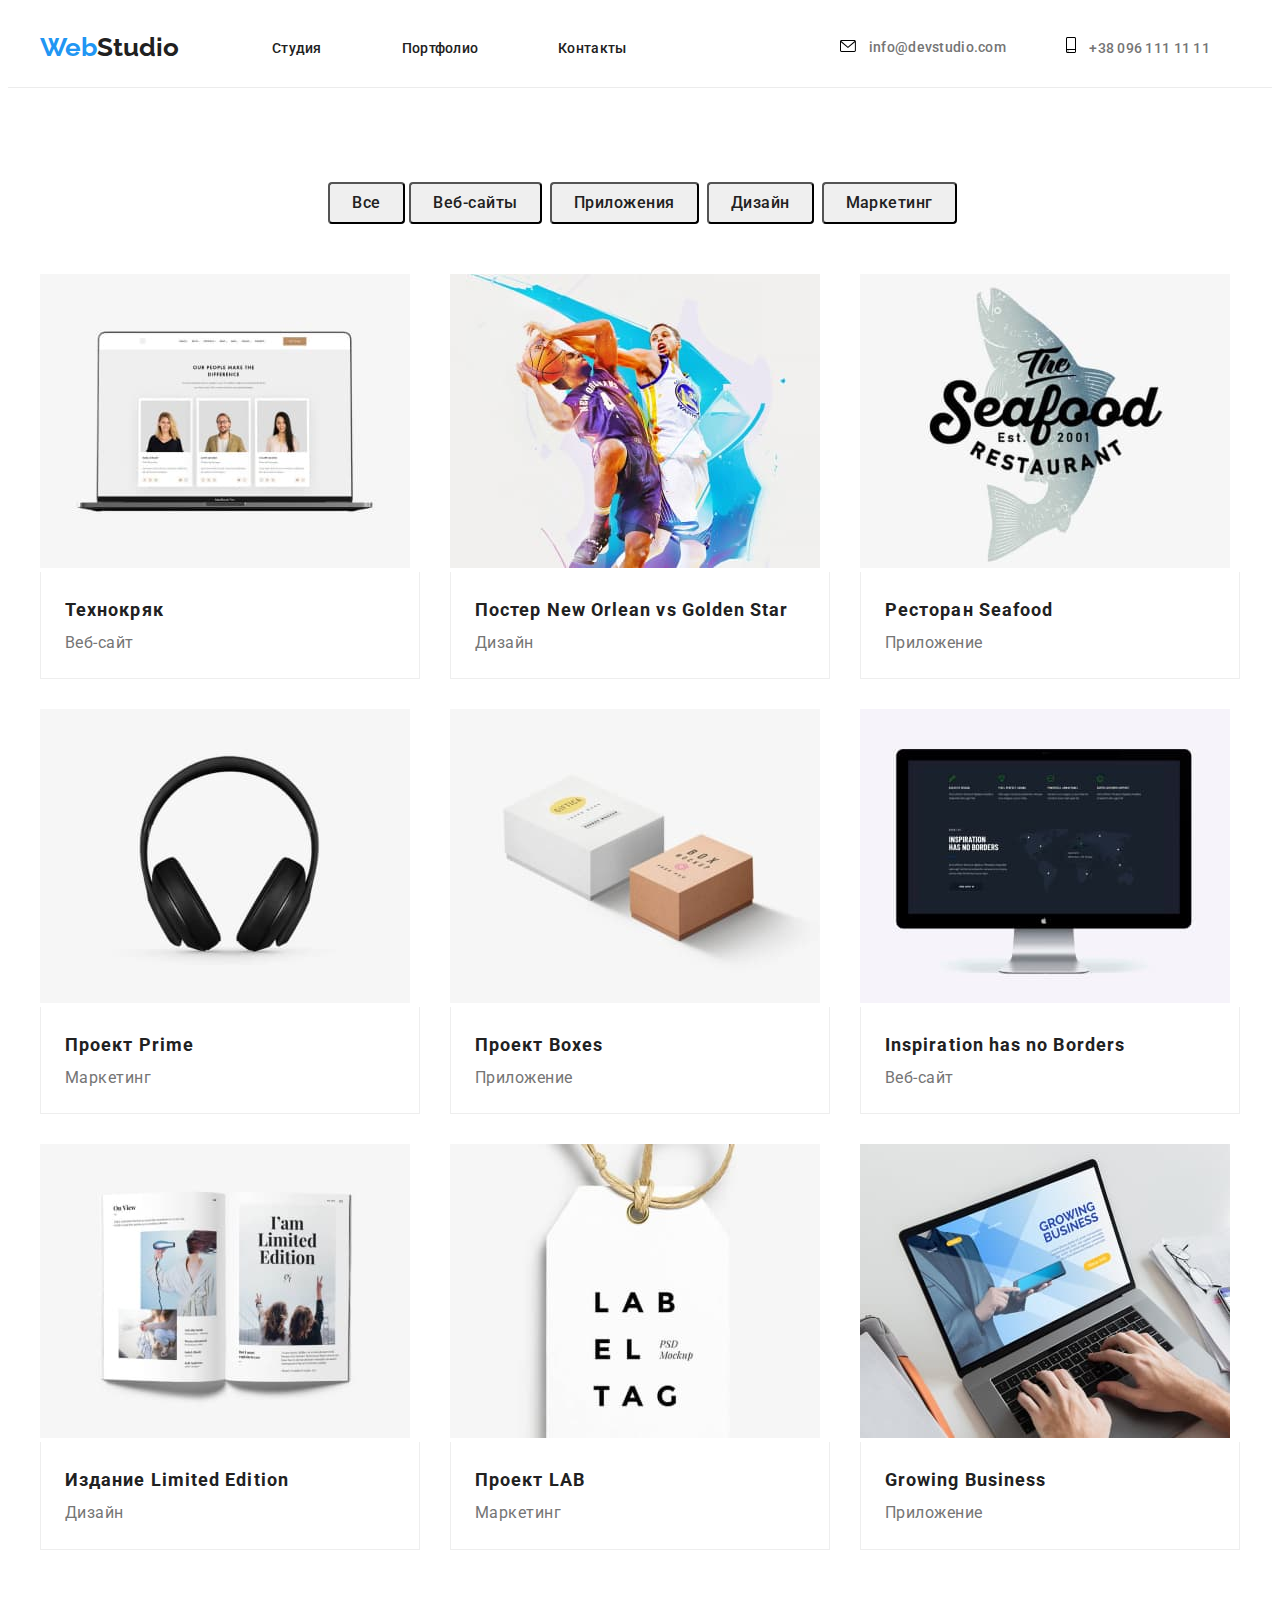
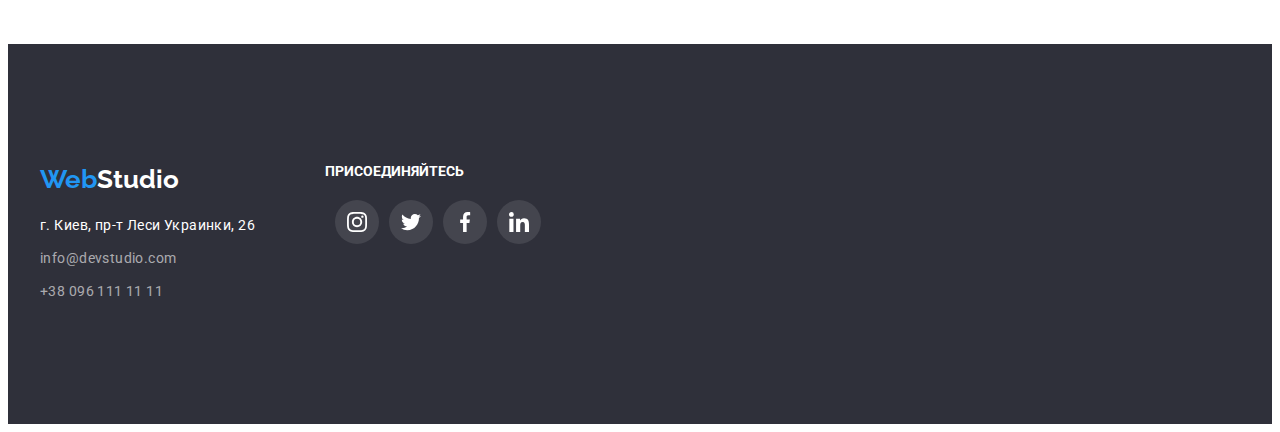
==== portfolio.html @ 187d14a3 "Добавляет иконки" ====
<!DOCTYPE html>
<html lang="en">
<head>
    <meta charset="UTF-8">
    <meta http-equiv="X-UA-Compatible" content="IE=edge">
    <meta name="viewport" content="width=device-width, initial-scale=1.0">
    <title>Portfolio</title>
    <link href="https://fonts.googleapis.com/css2?family=Raleway:wght@700&family=Roboto:wght@400;500;700;900&display=swap" rel="stylesheet">
    <link rel="stylesheet" href="https://cdnjs.cloudflare.com/ajax/libs/modern-normalize/1.1.0/modern-normalize.min.css" integrity="sha512-wpPYUAdjBVSE4KJnH1VR1HeZfpl1ub8YT/NKx4PuQ5NmX2tKuGu6U/JRp5y+Y8XG2tV+wKQpNHVUX03MfMFn9Q==" crossorigin="anonymous" referrerpolicy="no-referrer" />
    <link rel="stylesheet" href="./css/styles.css" />

</head>
<body>
   <!--Шапка-->
<header class="header">
    <div class="container">
     <a href="/" class="logo"><span>Web</span>Studio</a>
     <nav> 
     <ul class="site-nav list">
         <li><a href="" class="header-item">Студия</a></li>
         <li><a href="./portfolio.html" class="header-item current">Портфолио</a></li>
         <li><a href="" class="header-item">Контакты</a></li>
     </ul>
 
    </nav>
 
     <div class="header-contacts">
     <ul class="contacts list">
         <li class="contacts-item">
             <a href="mailto:info@devstudio.com" class="header-item">
             <svg class="icon-mail">
                 <use href="./images/symbol-defsheadopt.svg#icon-envelope"></use>
             </svg>
                 info@devstudio.com</a>
         </li>
         <li class="contacts-item">
             <a href="tel:+380961111111" class="header-item ">
                 <svg class="icon-tel">
                     <use href="./images/symbol-defsheadopt.svg#icon-smartphone"></use>
                 </svg>   
                 +38 096 111 11 11</a>
         </li> 
     </ul>
    </div>
    
     </div>
 </header>

<main>
       
        <!--Проекты-->

<section class="projects">
    <div class="container">
        <h1  class="visually-hidden">Проекты</h1>
     <ul class="button-list list">
         <li class="btn-item"><button type="button" class="projects-btn">Все</button></li> 
         <li class="btn-item"><button type="button" class="projects-btn">Веб-сайты</button></li>
         <li class="btn-item"><button type="button" class="projects-btn">Приложения</button></li>
         <li class="btn-item"><button type="button" class="projects-btn">Дизайн</button></li>
         <li class="btn-item"><button type="button" class="projects-btn">Маркетинг</button></li>

    </ul>

     <ul class="projects-list list">
         
        <li class="projects-items">
            <a href="" class="portfolio-link">
            <img src="./images/icon4.jpg" alt="Две девушки и мужчина" width="370">
            <div class="portfolio">
                    <h2 class="projects-title">Технокряк</h2>
                    <p class="projects-text">Веб-сайт</p> 
            </div>
           </a>
         </li> 
          
        
         

        <li class="projects-items">
            <a href="" class="portfolio-link">
            <img src="./images/icon5.jpg" alt="Два парня играют в баскетбол" width="370">
            <div class="portfolio">
                <h2 class="projects-title">Постер <span lang="en">New Orlean vs Golden Star</span></h2>
                <p class="projects-text">Дизайн</p>
            </div>
            </a>
        </li>
                
        <li class="projects-items">
            <a href="" class="portfolio-link">
            <img src="./images/icon6.jpg" alt="Логотип ресторана" width="370">
            <div class="portfolio">
                <h2 class="projects-title">Ресторан <span lang="en">Seafood</span></h2>
                <p class="projects-text">Приложение</p>
            </div>
            </a>
        </li>

        <li class="projects-items">
            <a href="" class="portfolio-link">
            <img src="./images/icon7.jpg" alt="Наушники" width="370">
           <div class="portfolio">
                <h2 class="projects-title">Проект <span lang="en">Prime</span></h2>
                 <p class="projects-text">Маркетинг</p>
            </div>
            </a>    
        </li>

        <li class="projects-items"> 
            <a href="" class="portfolio-link">
            <img src="./images/icon8.jpg" alt="Коробки" width="370">
           <div class="portfolio">
                <h2 class="projects-title">Проект <span lang="en">Boxes</span></h2>
                <p class="projects-text">Приложение</p>
            </div>
            </a>
                 
        </li>

         <li  class="projects-items">
            <a href="" class="portfolio-link">
            <img src="./images/icon9.jpg" alt="Монитор" width="370">
           <div class="portfolio">
                <h2 class="projects-title" lang="en">Inspiration has no Borders</h2>
                <p class="projects-text">Веб-сайт</p>
            </div>
            </a>
                 
        </li>

        <li class="projects-items">
            <a href="" class="portfolio-link">
            <img src="./images/icon10.jpg" alt="Журнал" width="370">
               <div class="portfolio">
                 <h2 class="projects-title">Издание <span lang="en">Limited Edition</span></h2>
                <p class="projects-text">Дизайн</p>  
            </div>
            </a>
                 
        </li>

        <li class="projects-items">
            <a href="" class="portfolio-link">
            <img src="./images/icon11.jpg" alt="Лейбл" width="370">
             <div class="portfolio"> 
                <h2 class="projects-title">Проект <span lang="en">LAB</span></h2>
                <p class="projects-text">Маркетинг</p>
            </div>
            </a>
                
        </li>

        <li class="projects-items" 
        > <a href="" class="portfolio-link">
            <img src="./images/icon12.jpg" alt="Парень печатает на ноутбуке" width="370">
            <div class="portfolio">
                <h2 class="projects-title" lang="en">Growing Business</h2>
                <p class="projects-text">Приложение</p>
            </div>
            </a>
                  
        </li>
     </ul>
    </div>
    </section>    

</main>

<!--Футер-->

<footer class="footer">
    <div class="container">

    <section class="address-content">
    <a href="/" class="logo"><span>Web</span>Studio</a>
    <address class="address-text">
      г. Киев, пр-т Леси Украинки, 26
     </address>

     <ul class="address-contacts">
        <li class="address-link">
            <a href="mailto:info@devstudio.com" class="link">info@devstudio.com</a><br>
        </li>
        <li class="address-link">
            <a href="tel:+380961111111" class="link">+38 096 111 11 11</a>
        </li> 
     </ul>
     </section>

    <section class="footer-soc">
            <h3 class="join">Присоединяйтесь</h3>
        <ul class="join-soc-list list">
            <li class="join-soc-item">
                <a href="" class="join-soc-link">
                    <svg class="join-soc-icon" widht="20" height="20">
                        <use href="./images/symbol-defs opt.svg#icon-instagram-2"></use>
                    </svg>
                 </a>
            </li>
            <li class="join-soc-item">
                <a href="" class="join-soc-link">
                    <svg class="join-soc-icon" widht="20" height="20">
                        <use href="./images/symbol-defs opt.svg#icon-twitter-1"></use>
                    </svg>
                </a>
            </li>
            <li class="join-soc-item">
                <a href="" class="join-soc-link"><svg class="join-soc-icon" widht="20" height="20">
                    <use href="./images/symbol-defs opt.svg#icon-facebook-1"></use>
                </svg>
                <a>
            </li>
            <li class="join-soc-item">
                <a href="" class="join-soc-link"><svg class="join-soc-icon" widht="20" height="20">
                    <use href="./images/symbol-defs opt.svg#icon-linkedin-1"></use>
                </svg>
            </a> 
            </li>
        </ul>
    </section>
    </div>
</footer>
  
</body>
</html>
---- css/styles.css ----
:root {
    --primary-text-color: #757575;
    --title-text-color: #212121;
    --accent-color: #2196f3;
    --primary-bg-color: #ffffff;
}
body {
    color: var(--primary-text-color);
    background-color: var(--primary-bg-color); 
    font-family: "Roboto", sans-serif;  
    font-weight: 400;
    letter-spacing: 0,03em;
}

p,
h1, 
h2,
h3,
h4,
h5, 
h6,
ul, 
li {
margin: 0;
padding-left: 0;
}

.list {
    list-style: none;
}

.container {
    width: 1200px;
    padding-left: 15px;
    padding-right: 15px;
    margin: 0 auto;
}
/* Шапка */

.header {
    padding-top: 24px;
    padding-bottom: 24px;
    border-bottom: 1px solid #ECECEC;
}

.header .container {
    display: flex;
    align-items: center;
}

.logo {
    color: var(--title-text-color) ;
    font-family: "Raleway", sans-serif;
    font-weight: 700;
    font-size: 26px;
    line-height: 1.19;
    text-decoration: none;
    margin-right: 93px;
}

.logo span {
    color: var(--accent-color);
}

.site-nav  {
    display: flex;
}

.site-nav .header-item {
    color: var(--title-text-color);
    font-weight: 500;
    font-size: 14px;
    line-height: 1.14;
    letter-spacing: 0.02em;
    text-decoration: none;
    padding-right: 50px;
}

.site-nav .header-item:hover,
.site-nav .header-item:focus {
   color: var(--accent-color);
}
.header-item{
    margin-right: 30px;
}

.contacts {
    display: flex;
}  

.contacts .header-item {
    color: var(--primary-text-color);
    text-decoration: none;
    font-weight: 500;
    font-size: 14px;
    line-height: 1.14;
    letter-spacing: 0.02em;
}

.contacts .header-item:hover, 
.contacts .header-item:focus {
    color: var(--accent-color); 
}

.current:hover,
.current:focus {
    color: var(--accent-color);
}
.header-contacts {
    margin-left: auto;
}

.header-item:not(:last-child) {
    margin-right: 50px;
}
.contacts {
    display: flex;
    margin-left: auto;
}
.contacts-item + .contacts-item {
    margin-left: 30px;
}

.icon-mail {
    width: 16px;
    height: 12px;
    margin-right: 10px;
    color: var(--primary-text-color);
}

.icon-tel {
    width: 10px;
    height: 16px;
    margin-right: 10px;
    color: var(--primary-text-color);
}
.contacts:hover {
fill: var(--accent-color);
}

/* Герой */

.hero {
    padding-top: 200px;
    padding-bottom: 200px;
}

.hero .container {
    display: block; 
} 

.hero-title {
    margin-right: auto;
    margin-left: auto;
}
.hero-btn {
    display: block;
    border-radius: 4px;
    min-width: 200px;
    height: 50px;
    margin-right: auto;
    margin-left: auto;
}

.hero .hero-btn {
    font-family: inherit;
    color: var(--primary-bg-color);
    background-color: var(--accent-color);
    font-weight: 700;
    font-size: 16px;
    line-height: 1.89;
    align-items: center;
    text-align: center;
    letter-spacing: 0.06em;
    cursor: pointer;
}

.hero-title {
    color: var(--primary-bg-color);
    max-width: 700px;
    font-style: normal;
    font-weight: 900;
    font-size: 44px;
    line-height: 1.36;
    text-align: center;
    letter-spacing: 0.06em;
    text-transform: uppercase;
    padding-bottom: 40px;
}
.hero {
    padding-top: 200px;
    padding-bottom: 200px;
    max-width: 1600px;
    height: 600px; margin-left: auto;
    margin: 0 auto;
    background-image:linear-gradient(rgba(47, 48, 58, 0.4), rgba(47, 48, 58, 0.4)), url(../images/Img\ font.jpg);
    background-repeat: no-repeat;
    background-position: center;
    background-size: cover;
}

/* Преимущества */
.benefits {
    padding-top: 94px;
}
.benefits-list {
    display: flex;
}
.benefits-item {
    width: 270px;
}

.benefits-item:not(:last-child){
    margin-right: 30px;
}
.benefits-logo-list {
    display: flex;
    justify-content: center;
}
.benefits-logo-item {
    width: 270px;
    height: 120px;
    border-radius: 4px;
    display:flex;
    justify-content: center;
    align-items: center;
    background-color: #F5F4Fa;
}
.benefits-logo-item:not(:first-child){
    margin-left: 30px;
}
.benefits-title {
    margin-bottom: 10px;
    margin-top: 30px;
    font-weight: 700;
    font-size: 14px;
    line-height: 1.14;
    letter-spacing: 0.03em;
    text-transform: uppercase;
    color: var(--title-text-color);
}

.benefits-text { 
    font-weight: 400;
    font-size: 14px;
    line-height: 1.71;
    letter-spacing: 0.03em;
    color: var(--primary-text-color);
}


/* Услуги */

.service-title,
.team-title, 
.section-title {
    font-weight: 700;
    font-size: 36px;
    line-height: 1.17;
    text-align: center;
    letter-spacing: 0.03em;
    color: var(--title-text-color); 
}
.service-title {
    margin-bottom: 50px;
}
.service {
    padding-top: 94px;
    padding-bottom: 94px;
}

.service-list {
    display: flex;
}
.service-list .list {
    padding-bottom: 94px;
}

.img-item:not(:last-child) {
   margin-right: 30px; 
}

/* Team */

.section-team {
    background-color: #F5F4FA;
    padding-top: 94px;
    padding-bottom: 94px;
}

.section-title {
    margin-bottom: 50px;
}

.team-list {
    display: flex;
    list-style: none;
}

.team-item:not(:last-child) {
    margin-right: 30px; 
}

.team-list .title {
    color: var(--title-text-color);
    font-weight: 500;
    font-size: 16px;
    line-height: 1.19;     
}
    
.team-list .text {
    color: var(--primary-text-color);
    font-weight: 400;
    font-size: 16px;
    line-height: 1.19;
    text-align: center;
    margin-bottom: 30px;
}

.title {
    text-align: center;
    padding-bottom: 10px;
}

.team-container {
    padding-top: 30px;
    padding-bottom: 30px;
} 

.team-soc-list {
    display: flex;
    justify-content: center;
}
.team-soc-link {
    width: 44px;
    height: 44px;
    border-radius: 50%;
    display:flex;
    justify-content: center;
    align-items: center;
    margin-left: 10px;
}

.team-soc-icon {
    fill:#AFB1B8 ;
}

.team-soc-link:hover, 
.team-soc-link:focus {
    background-color: var(--accent-color);
}

.team-soc-link:hover .team-soc-icon{
    fill: #FFFFFF;
}
.shadow{
    box-shadow: 0px 2px 1px 0px rgba(0, 0, 0, 0.2), 0px 1px 1px 0px rgba(0, 0, 0, 0.14), 0px 1px 3px 0px rgba(0, 0, 0, 0.12);
}

/* <!--Постоянные клиенты> */

.clients {
    padding-top: 94px;
    padding-bottom: 94px;
}
.clients-list {
    display: flex;
    margin-left: auto;
    justify-content: center;
}


.clients-title {
    font-weight: 700;
    font-size: 36px;
    line-height: 1.17;
    text-align: center;
    letter-spacing: 0.03em;
    color: var(--title-text-color);
    margin-bottom: 50px; 
}

.clients-item {
    width: 170px;
}

.clients-item:not(:last-child){
    margin-right: 30px;
}

.clients-item {
    display: block;
    content:'';
    height: 92px;
    background-color: #F5F4FA;
    border-radius: 4px;
    border: 1px solid #AFB1B8;
    background-repeat: no-repeat;
    background-size: contain;
    background-position: center;
}  
.clients-item:hover {
    border: 1px solid #2196f3;
}
.clients-link {
    fill:#AFB1B8 ;
    display: flex;
    justify-content: center;
    align-items: center;
    margin: 16px 32px;
}

.clients-link:hover, 
.clients-link:focus {
fill: var(--accent-color)
}


.footer {
    padding-top: 60px;
    padding-bottom: 60px;
}

.footer .logo {
    color: var(--primary-bg-color);
    margin-bottom: 20px;
}

.logo span{
    color: var(--accent-color);
}

.footer, .hero {
    background-color: #2F303A;
}

.footer .link {
    color: rgba(255, 255, 255, 0.6);
    text-decoration: none;
    font-style: normal;
    font-weight: 400;
    font-size: 14px;
    line-height: 1.71;
    letter-spacing: 0.03em;
}

.footer .link:hover,
.footer .link:focus {
   color: var(--accent-color);
}
.footer .address-text {
    color: var(--primary-bg-color);
    font-style: normal;
    font-weight: 400;
    font-size: 14px;
    line-height: 1.71;
    letter-spacing: 0.03em;
}
.address-text {
    margin-top: 20px; 
}
.address-contacts {
    list-style: none;
}
.address-link {
    margin-top: 9px;
}


.join {
    color: #ffffff;
    font-family: Roboto;
    font-style: bold;
    font-size: 14px;
    line-height: 1.14;
    letter-spacing: 3%;
    text-transform: uppercase;
    margin-bottom: 20px;
}

.footer .container{
    display: flex;  
}
.address-content {
    padding-top: 60px;
    padding-bottom: 60px;
    width:calc(25% - 15px);
}

.footer-soc {
    padding-top: 60px;
    padding-bottom: 60px;
    flex-grow: 1;
}

.join-soc-link {
    width: 44px;
    height: 44px;
    border-radius: 50%;
    display:flex;
    justify-content: center;
    align-items: center;
    margin-left: 10px;
    background-color: rgba(255, 255, 255, 0.1)
    ;
}

.join-soc-icon {
    fill:#FFFFFF ;
}
.join-soc-list {
    display:flex;
    align-items: center;
}

.join-soc-link:hover, 
.join-soc-link:focus {
    background-color: var(--accent-color);
}

.join-soc-link:hover .team-soc-icon{
    fill: #FFFFFF;
}

/* Portfolio styles */

.visually-hidden {
    position: absolute;
    white-space: nowrap;
    width: 1px;
    height: 1px;
    overflow: hidden;
    border: 0;
    padding: 0;
    clip: rect(0 0 0 0);
    clip-path: inset(50%);
    margin: -1px;
}

.projects {
    padding-top: 94px;
    padding-bottom: 94px;
}

.button-list {
    display: flex; 
    flex-wrap: nowrap;
    margin-right: auto;
    margin-left: auto;
    margin-bottom: 50px;
} 

.projects-btn {
    padding: 6px 22px 6px 22px;
    border-radius: 4px;
    font-family: inherit;
    font-weight: 500;
    font-size: 16px;
    line-height: 1.62;
    text-align: center;
    letter-spacing: 0.03em;
    color: var(--title-text-color);
    white-space: nowrap;
    }

.btn-item:first-child {
    margin-left: auto;
    margin-right: 8px;
    max-width: 73px;
}
.btn-item:ntn-child(2){
    max-width: 128px;
}

.btn-item:ntn-child(3){
    max-width: 145px;
}

.btn-item:ntn-child(4) {
   max-width: 103px;
}

.btn-item:last-child {
    margin-right: auto;
    max-width: 130px;

}
.projects-btn:hover,
.projects-btn:focus {
    color: var(--primary-bg-color);
    background-color: var(--accent-color);
}

.btn-item:not(:last-child) {
    margin-right: 8px;
}

.projects-btn {
    flex-basis: calc((100% - 50px) / 5);
} 

.portfolio {
    padding: 20px 24px 20px 24px;
    border-right: 1px solid #EEEEEE; 
    border-bottom: 1px solid #EEEEEE;
    border-left: 1px solid #EEEEEE; 
}

.portfolio-link {
    display: block;
    text-decoration: none;
}

.portfolio-link:hover,
.portfolio-link:focus {
    box-shadow: 1px 4px 6px 0px rgba(0, 0, 0, 0.16), 0px 4px 4px 0px rgba(0, 0, 0, 0.06);
}

.container .projects-title {
    font-weight: 700;
    font-size: 18px;
    line-height: 2;
    letter-spacing: 0.06em;
    color: var(--title-text-color);
}

.container .projects-text {
    font-weight: 400;
    font-size: 16px;
    line-height: 1.89;
    letter-spacing: 0.03em;
    color: var(--primary-text-color);
}


.projects-list  {
    display: flex;
    flex-wrap: wrap;
    margin-left: -30px;
    margin-bottom: -30px;
}

.projects-items {
    flex-basis: calc((100% - 90px) / 3);
    margin-left: 30px;
    margin-bottom: 30px;
}
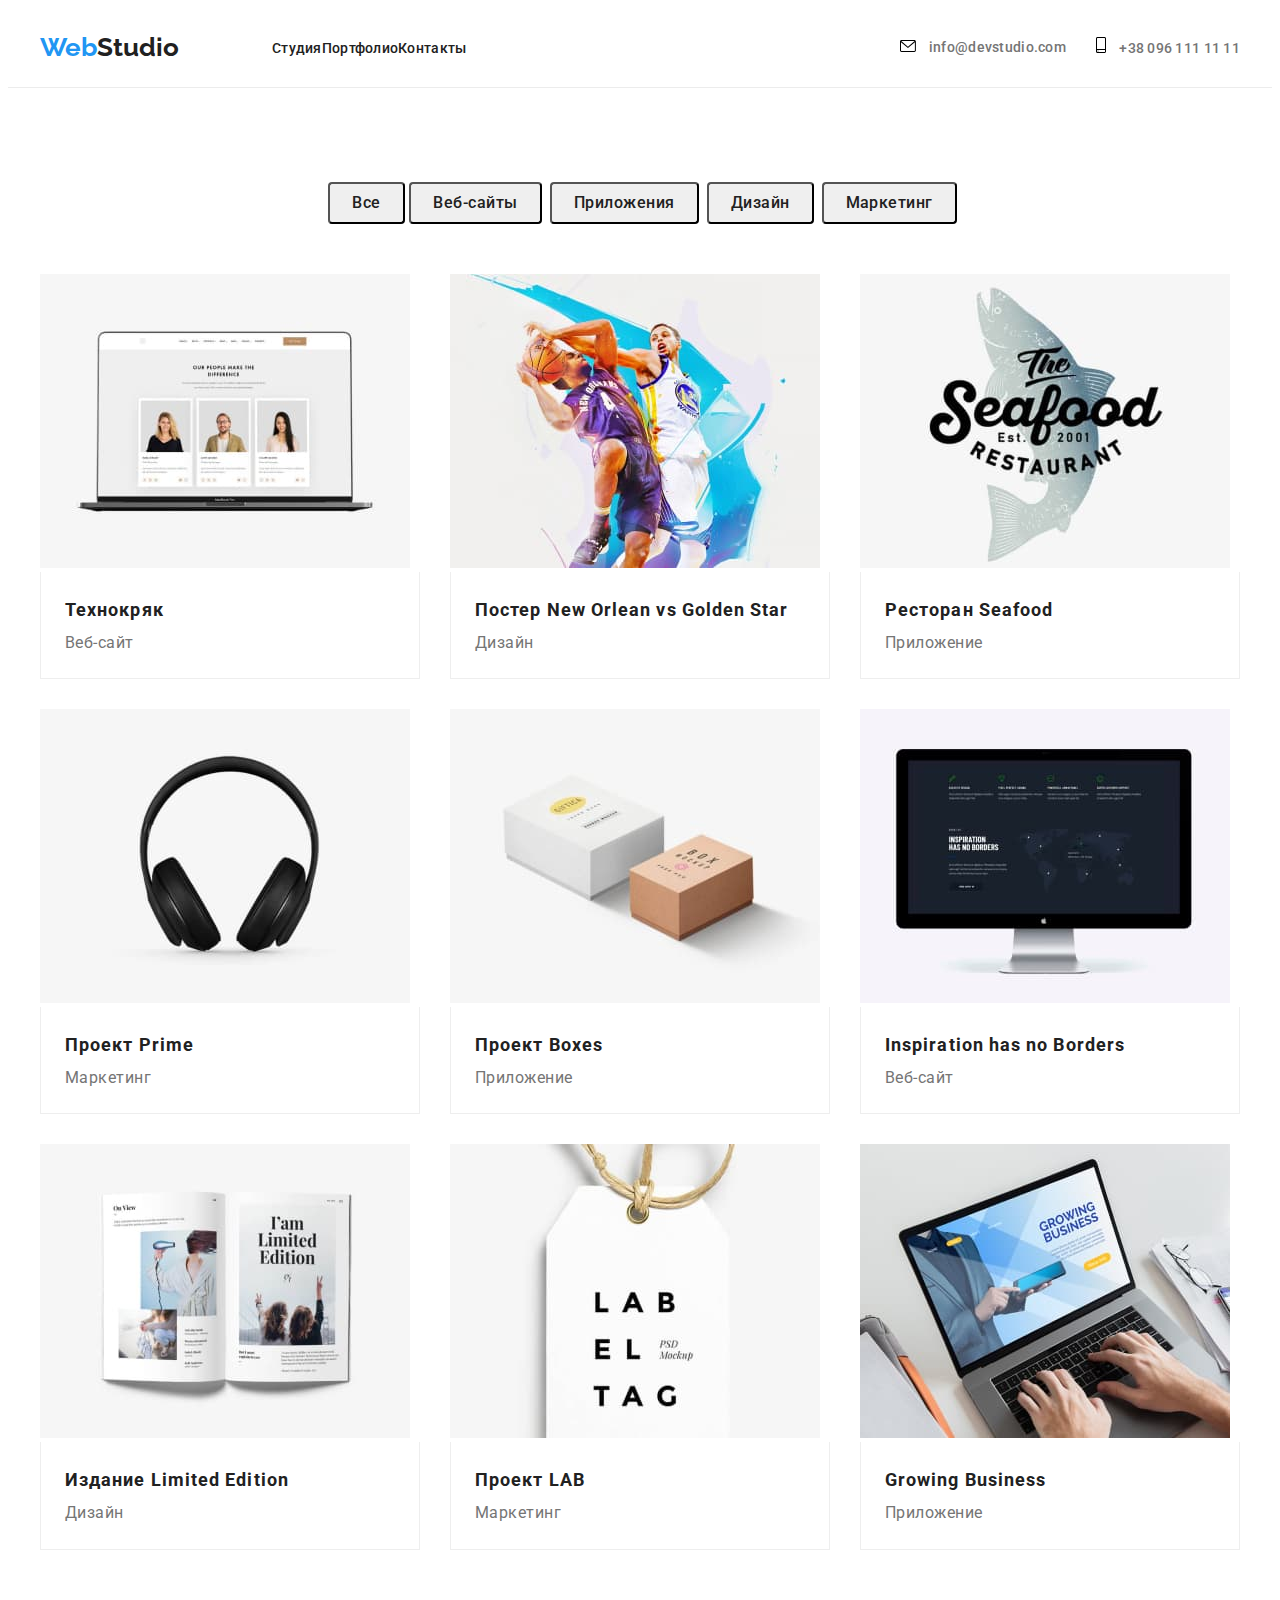
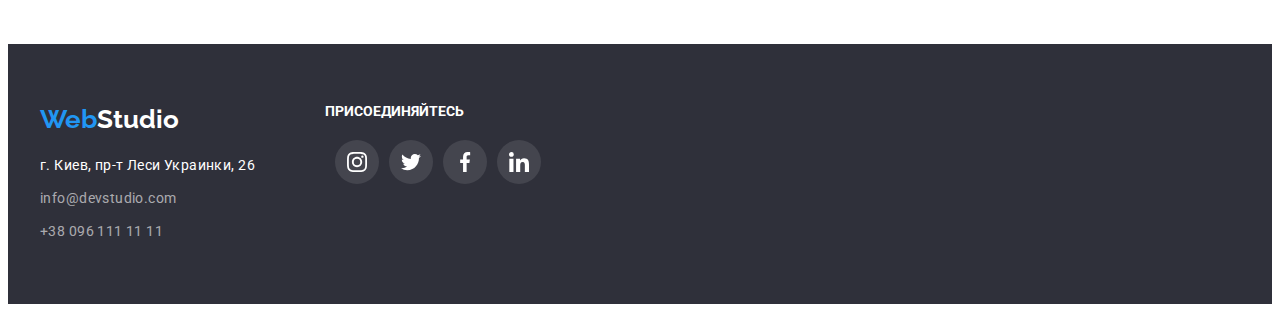
==== commit 8cb0ef93: "Изменяет хедер и футер" ====
--- a/portfolio.html
+++ b/portfolio.html
@@ -172,7 +172,7 @@
 <footer class="footer">
     <div class="container">
 
-    <section class="address-content">
+    <div class="address-content">
     <a href="/" class="logo"><span>Web</span>Studio</a>
     <address class="address-text">
       г. Киев, пр-т Леси Украинки, 26
@@ -186,9 +186,9 @@
             <a href="tel:+380961111111" class="link">+38 096 111 11 11</a>
         </li> 
      </ul>
-     </section>
-
-    <section class="footer-soc">
+    </div>
+
+    <div class="footer-soc">
             <h3 class="join">Присоединяйтесь</h3>
         <ul class="join-soc-list list">
             <li class="join-soc-item">
@@ -218,7 +218,7 @@
             </a> 
             </li>
         </ul>
-    </section>
+    </div>
     </div>
 </footer>
   
--- a/css/styles.css
+++ b/css/styles.css
@@ -73,15 +73,14 @@
     line-height: 1.14;
     letter-spacing: 0.02em;
     text-decoration: none;
-    padding-right: 50px;
 }
 
 .site-nav .header-item:hover,
 .site-nav .header-item:focus {
    color: var(--accent-color);
 }
-.header-item{
-    margin-right: 30px;
+.site-nav-item{
+    margin-right: 50px;
 }
 
 .contacts {
@@ -134,10 +133,11 @@
     margin-right: 10px;
     color: var(--primary-text-color);
 }
-.contacts:hover {
+.header-item:hover,
+.header-item:focus {
 fill: var(--accent-color);
 }
-
+    
 /* Герой */
 
 .hero {
@@ -325,6 +325,7 @@
 .team-container {
     padding-top: 30px;
     padding-bottom: 30px;
+    background-color: var(--primary-bg-color);
 } 
 
 .team-soc-list {
@@ -392,7 +393,6 @@
     display: block;
     content:'';
     height: 92px;
-    background-color: #F5F4FA;
     border-radius: 4px;
     border: 1px solid #AFB1B8;
     background-repeat: no-repeat;
@@ -482,14 +482,10 @@
     display: flex;  
 }
 .address-content {
-    padding-top: 60px;
-    padding-bottom: 60px;
     width:calc(25% - 15px);
 }
 
 .footer-soc {
-    padding-top: 60px;
-    padding-bottom: 60px;
     flex-grow: 1;
 }
 
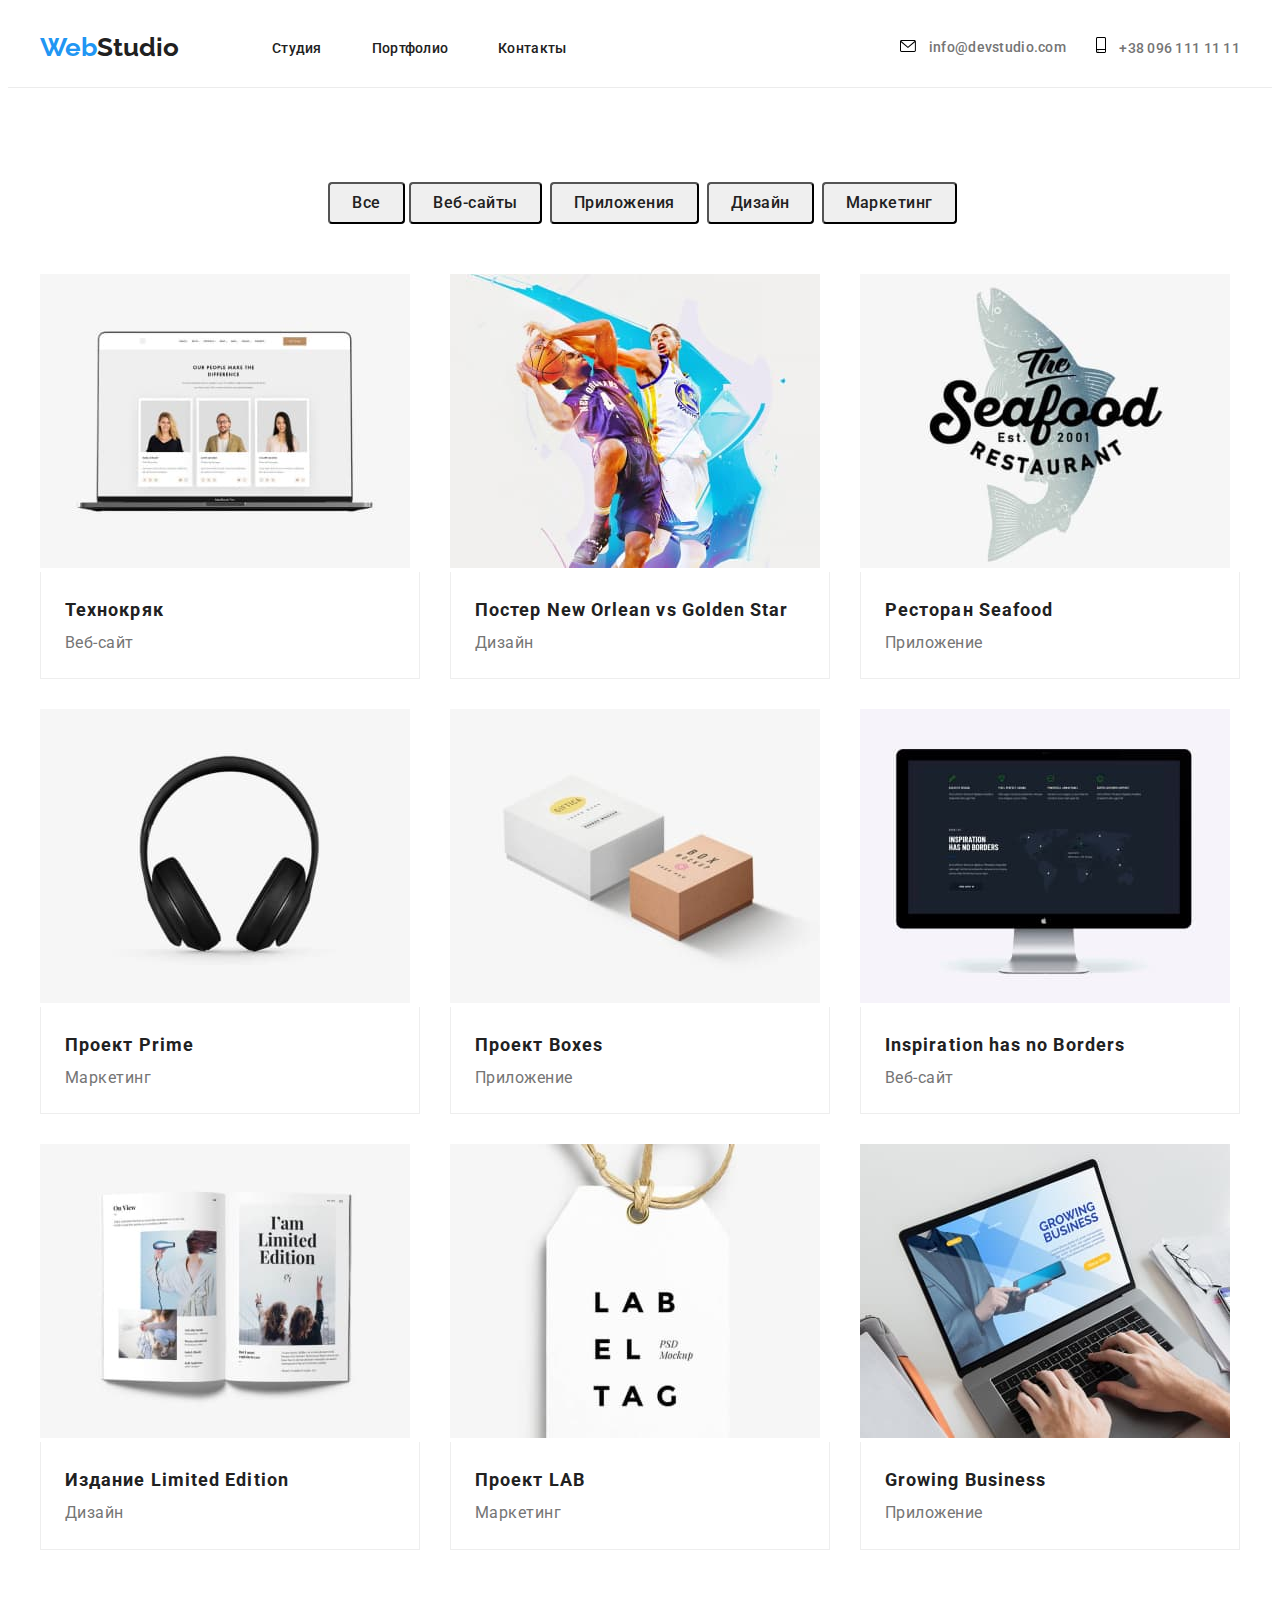
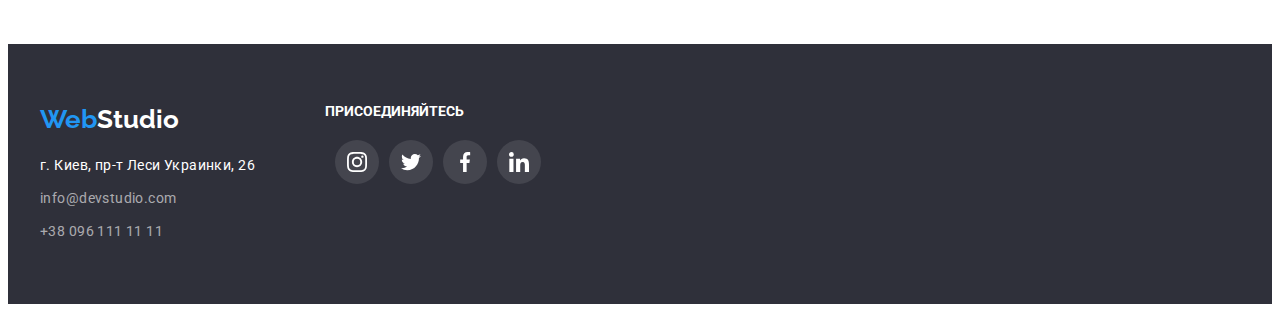
==== commit 9967b7e5: "Вносит правки в портфолио" ====
--- a/portfolio.html
+++ b/portfolio.html
@@ -11,15 +11,20 @@
 
 </head>
 <body>
+
    <!--Шапка-->
 <header class="header">
     <div class="container">
      <a href="/" class="logo"><span>Web</span>Studio</a>
      <nav> 
      <ul class="site-nav list">
-         <li><a href="" class="header-item">Студия</a></li>
-         <li><a href="./portfolio.html" class="header-item current">Портфолио</a></li>
-         <li><a href="" class="header-item">Контакты</a></li>
+         <li class="site-nav-item">
+             <a href="" class="header-item">Студия</a></li>
+         <li class="site-nav-item">
+             <a href="./portfolio.html" class="header-item current">Портфолио</a></li>
+         <li class="site-nav-item">
+             <a href="" class="header-item">Контакты</a>
+            </li>
      </ul>
  
     </nav>
--- a/css/styles.css
+++ b/css/styles.css
@@ -351,9 +351,11 @@
     background-color: var(--accent-color);
 }
 
-.team-soc-link:hover .team-soc-icon{
+.team-soc-link:hover .team-soc-icon,
+.team-soc-link:focus .team-soc-icon {
     fill: #FFFFFF;
 }
+
 .shadow{
     box-shadow: 0px 2px 1px 0px rgba(0, 0, 0, 0.2), 0px 1px 1px 0px rgba(0, 0, 0, 0.14), 0px 1px 3px 0px rgba(0, 0, 0, 0.12);
 }
@@ -399,22 +401,25 @@
     background-size: contain;
     background-position: center;
 }  
-.clients-item:hover {
-    border: 1px solid #2196f3;
-}
+
 .clients-link {
     fill:#AFB1B8 ;
     display: flex;
     justify-content: center;
     align-items: center;
-    margin: 16px 32px;
-}
-
+    width: 100%;
+    height: 100%;
+}
+.clients-item:hover,
+.clients-item:focus {
+    border: 1px solid #2196f3;
+}
 .clients-link:hover, 
 .clients-link:focus {
-fill: var(--accent-color)
-}
-
+fill: var(--accent-color);
+}
+
+/* Футер */
 
 .footer {
     padding-top: 60px;
@@ -595,6 +600,13 @@
     flex-basis: calc((100% - 50px) / 5);
 } 
 
+.btn-item:hover,
+.btn-item:focus {
+    box-shadow: 0px 2px 2px 0px rgba(0, 0, 0, 0.12),
+    0px 1px 2px 0px rgba(0, 0, 0, 0.1);
+
+}
+
 .portfolio {
     padding: 20px 24px 20px 24px;
     border-right: 1px solid #EEEEEE; 
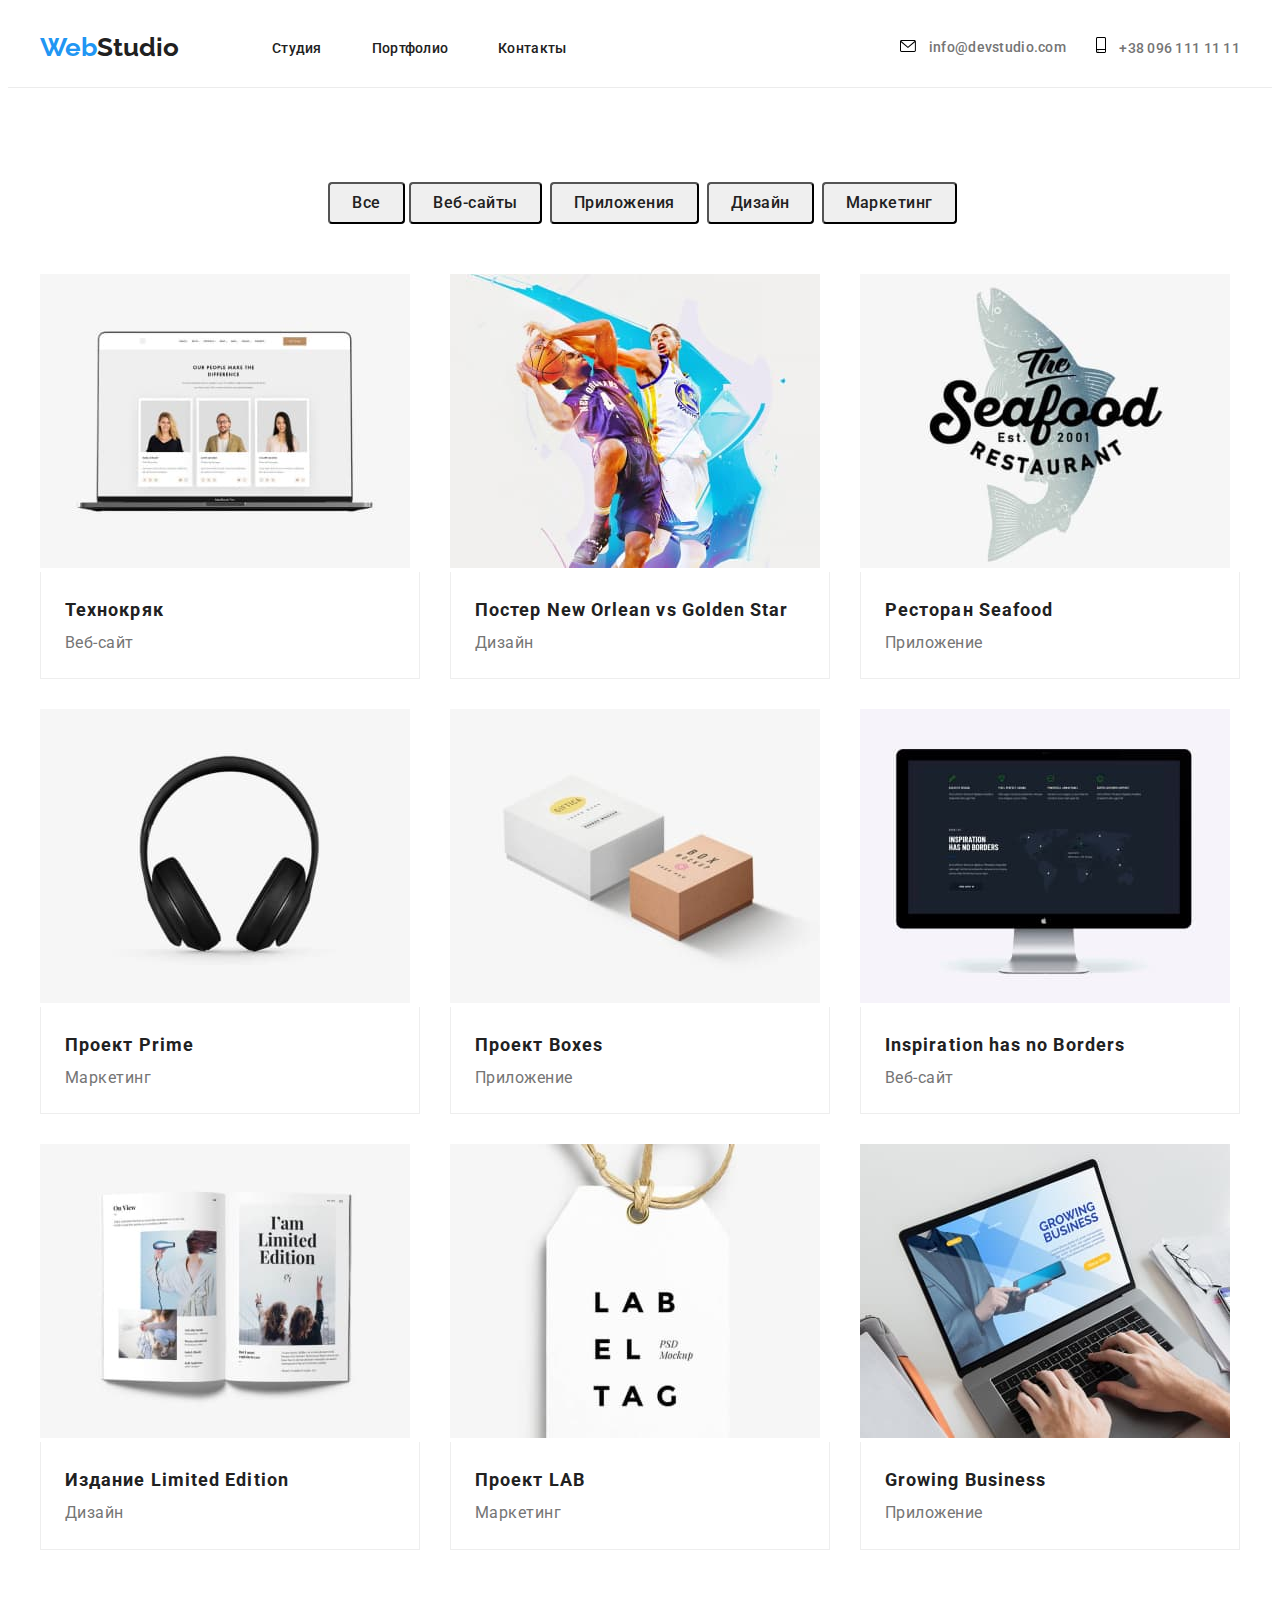
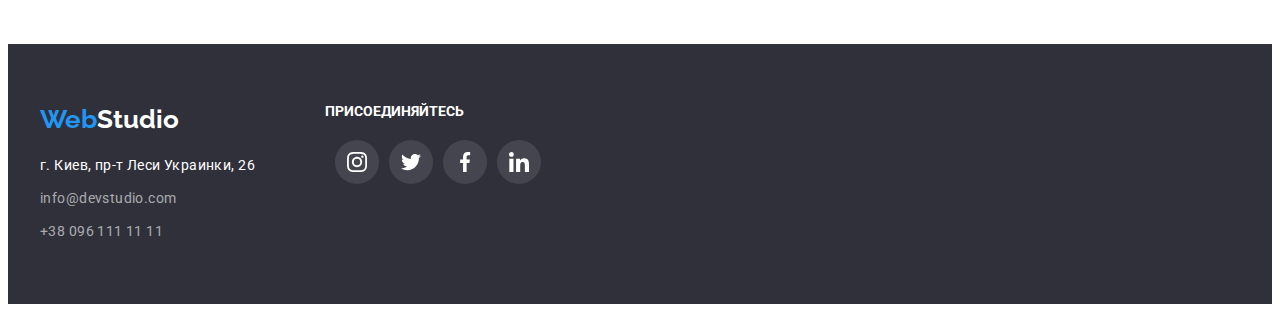
==== commit f3fd0922: "Исправляет width" ====
--- a/portfolio.html
+++ b/portfolio.html
@@ -198,26 +198,26 @@
         <ul class="join-soc-list list">
             <li class="join-soc-item">
                 <a href="" class="join-soc-link">
-                    <svg class="join-soc-icon" widht="20" height="20">
+                    <svg class="join-soc-icon" width="20" height="20">
                         <use href="./images/symbol-defs opt.svg#icon-instagram-2"></use>
                     </svg>
                  </a>
             </li>
             <li class="join-soc-item">
                 <a href="" class="join-soc-link">
-                    <svg class="join-soc-icon" widht="20" height="20">
+                    <svg class="join-soc-icon"  width="20" height="20">
                         <use href="./images/symbol-defs opt.svg#icon-twitter-1"></use>
                     </svg>
                 </a>
             </li>
             <li class="join-soc-item">
-                <a href="" class="join-soc-link"><svg class="join-soc-icon" widht="20" height="20">
+                <a href="" class="join-soc-link"><svg class="join-soc-icon" width="20" height="20">
                     <use href="./images/symbol-defs opt.svg#icon-facebook-1"></use>
                 </svg>
-                <a>
-            </li>
-            <li class="join-soc-item">
-                <a href="" class="join-soc-link"><svg class="join-soc-icon" widht="20" height="20">
+            </a>
+            </li>
+            <li class="join-soc-item">
+                <a href="" class="join-soc-link"><svg class="join-soc-icon" width="20" height="20">
                     <use href="./images/symbol-defs opt.svg#icon-linkedin-1"></use>
                 </svg>
             </a> 
